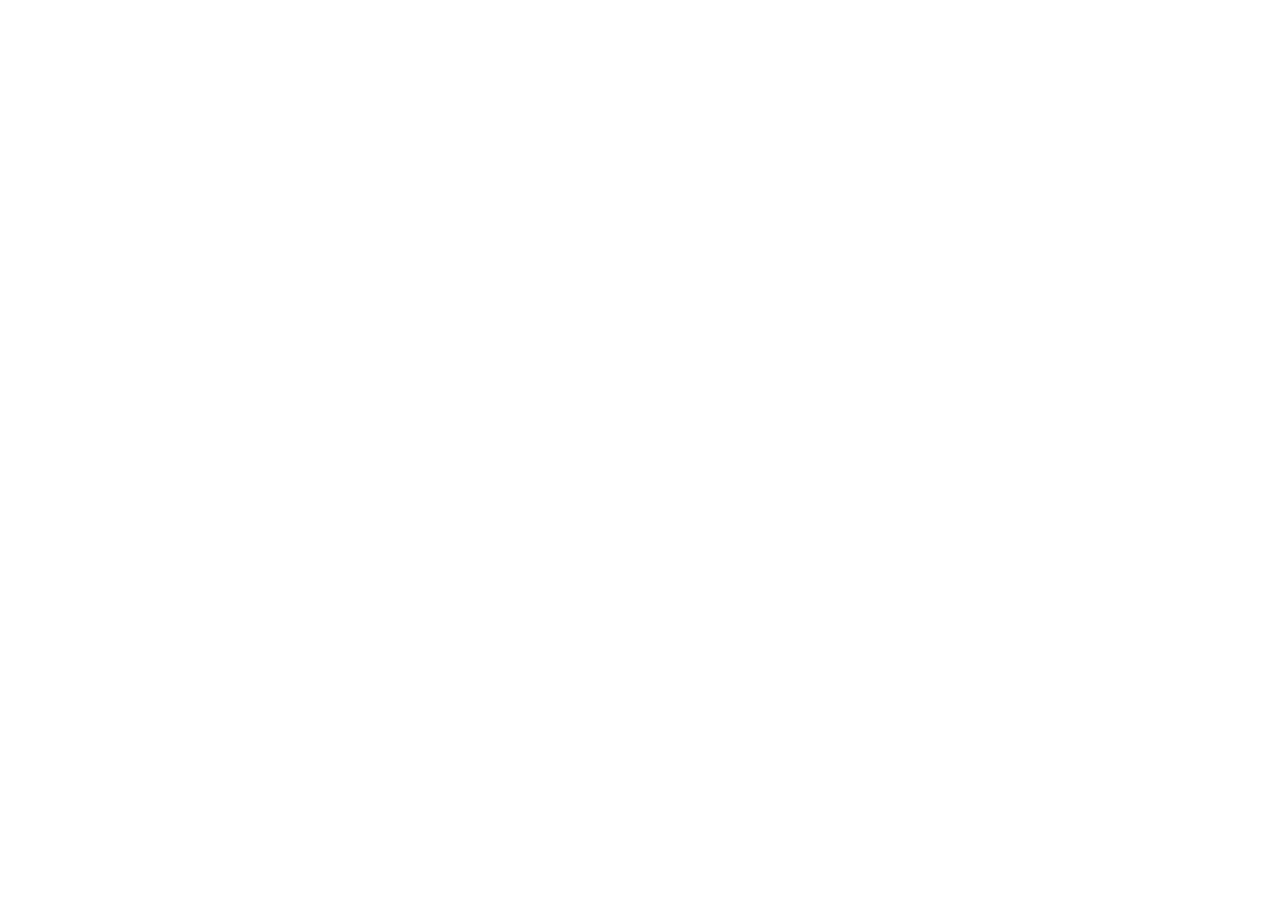
==== index.html @ 28c9beea "primeiro commit: enviando projeto existente" ====
<!DOCTYPE html>
<html lang="pt-br">
<head>
    <meta charset="UTF-8">
    <meta name="viewport" content="width=device-width, initial-scale=1.0">
    <title>Trabalha Paulista</title>
</head>
<body>
    
</body>
</html>
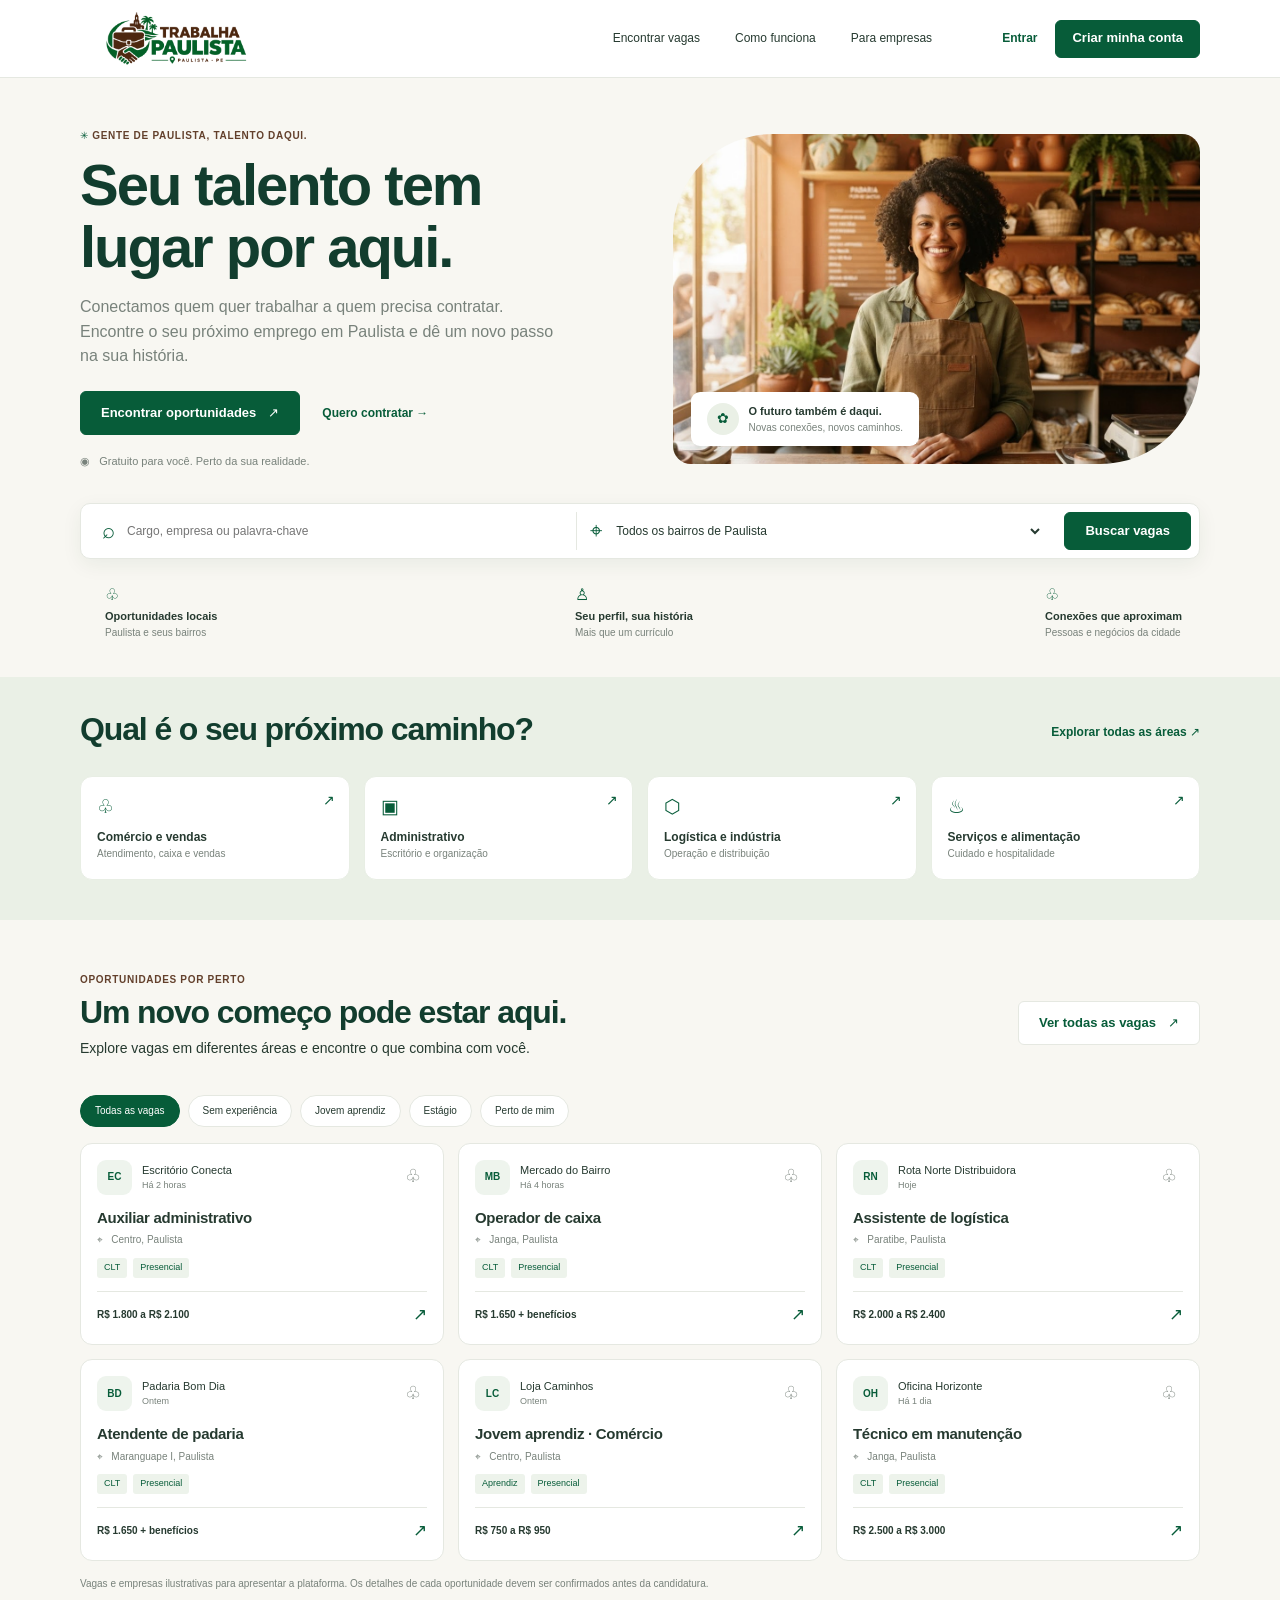
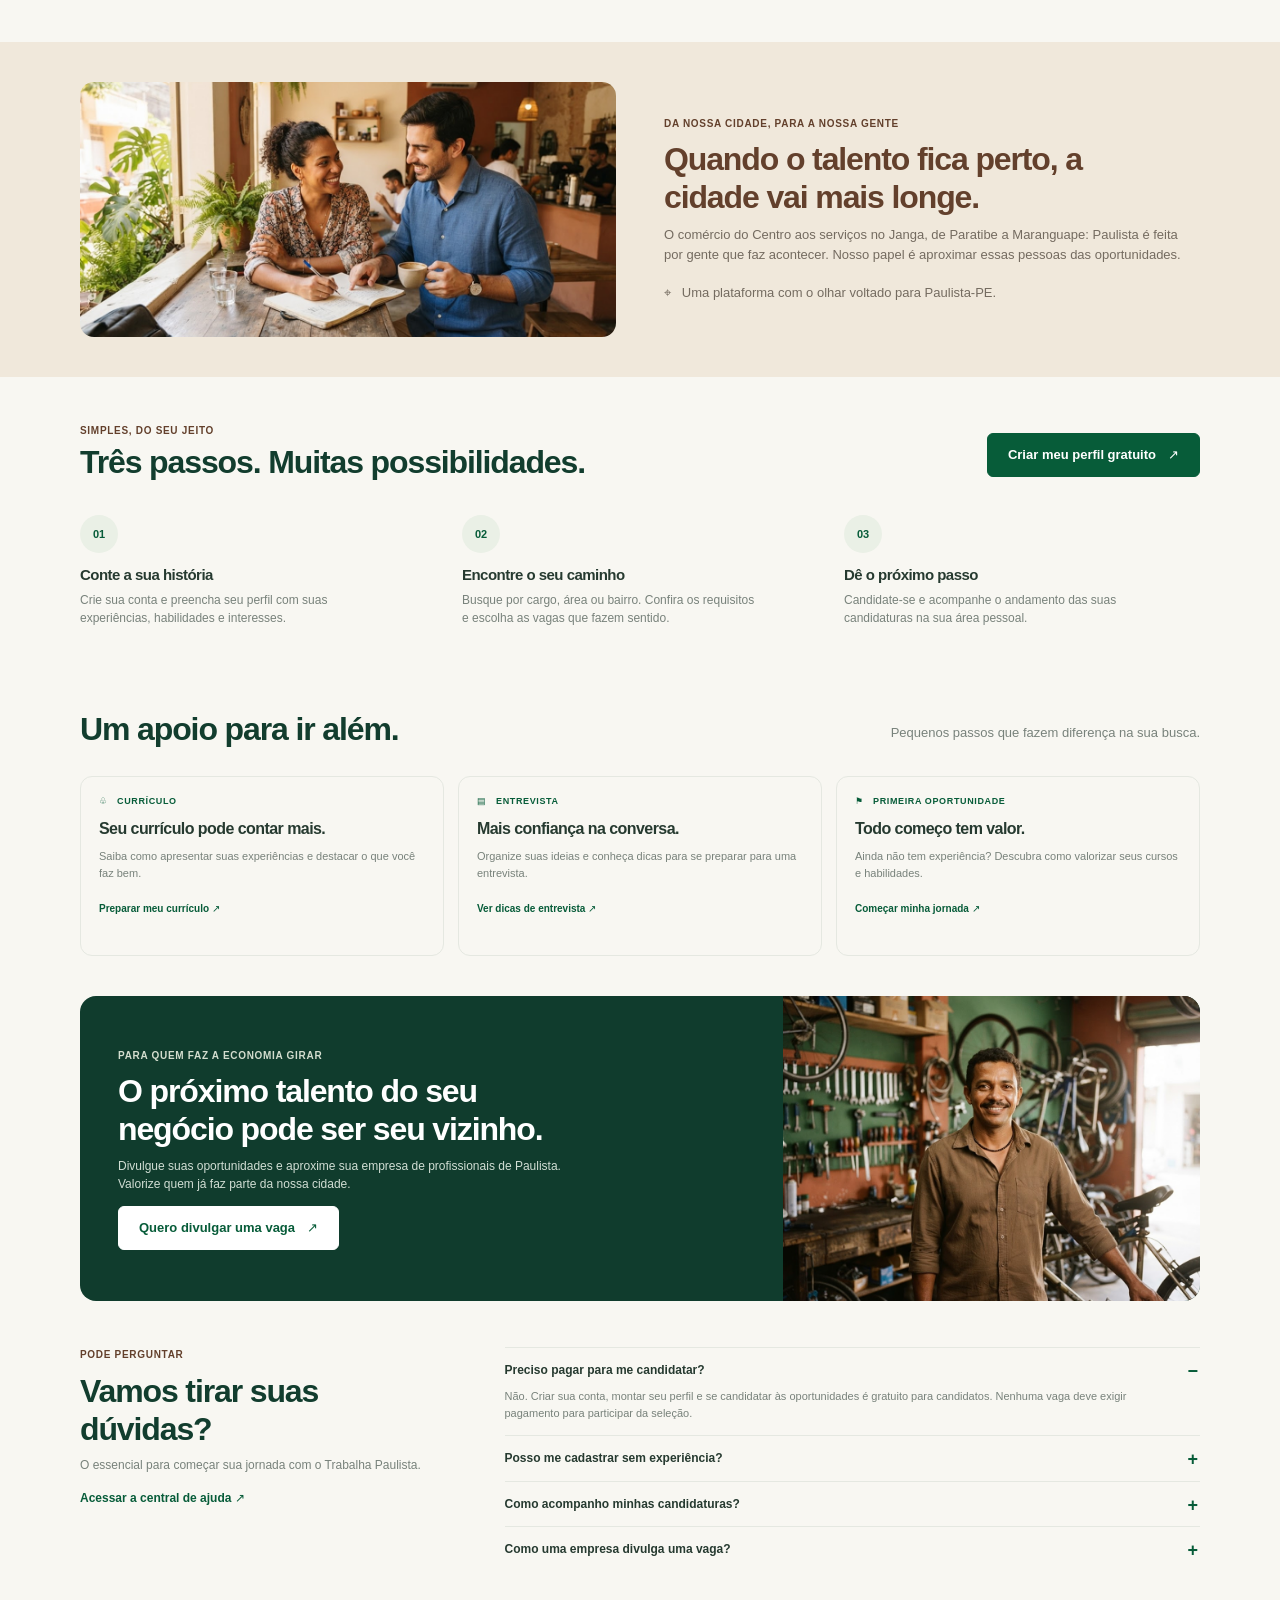
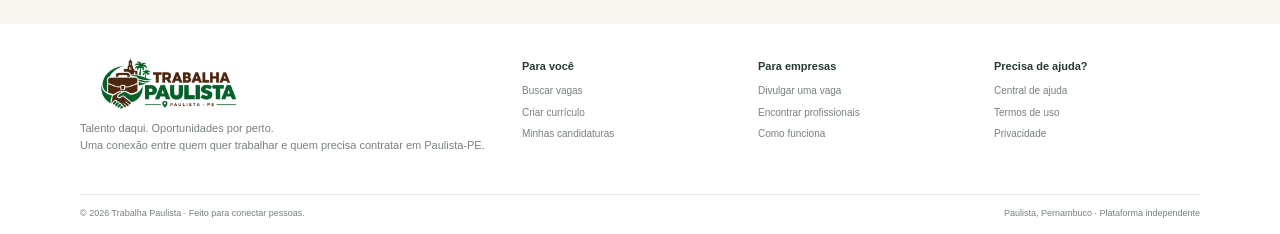
==== commit 3b83e5a2: "Primeira versão do projeto" ====
--- a/index.html
+++ b/index.html
@@ -1,11 +1,100 @@
 <!DOCTYPE html>
-<html lang="pt-br">
+<html lang="pt-BR">
 <head>
-    <meta charset="UTF-8">
-    <meta name="viewport" content="width=device-width, initial-scale=1.0">
-    <title>Trabalha Paulista</title>
+  <meta charset="UTF-8">
+  <meta name="viewport" content="width=device-width, initial-scale=1.0">
+  <meta name="theme-color" content="#075c39">
+  <meta name="description" content="Encontre oportunidades de trabalho e profissionais em Paulista, Pernambuco.">
+  <title>Trabalha Paulista | Oportunidades perto de você</title>
+  <link rel="icon" href="assets/img/logo-trabalha-paulista.png">
+  <link rel="stylesheet" href="assets/css/style.css">
 </head>
 <body>
-    
+  <header class="site-header">
+    <div class="container nav-wrap">
+      <a class="brand" href="index.html" aria-label="Trabalha Paulista, início"><img src="assets/img/logo-trabalha-paulista.png" alt="Trabalha Paulista — Paulista, PE"></a>
+      <button class="menu-toggle" type="button" aria-expanded="false" aria-label="Abrir menu">☰</button>
+      <nav class="main-nav" aria-label="Navegação principal">
+        <a href="#vagas">Encontrar vagas</a><a href="#como-funciona">Como funciona</a><a href="#empresas">Para empresas</a>
+        <div class="nav-actions"><a class="nav-login" href="assets/pages/login.html">Entrar</a><a class="button button-small" href="assets/pages/cadastro.html">Criar minha conta</a></div>
+      </nav>
+    </div>
+  </header>
+
+  <main>
+    <section class="hero container">
+      <div class="hero-copy">
+        <p class="eyebrow"><span class="eyebrow-mark">✳</span> Gente de Paulista, talento daqui.</p>
+        <h1>Seu talento tem<br class="desktop-break"> lugar por aqui.</h1>
+        <p class="lead">Conectamos quem quer trabalhar a quem precisa contratar. Encontre o seu próximo emprego em Paulista e dê um novo passo na sua história.</p>
+        <div class="hero-actions"><a class="button" href="#vagas">Encontrar oportunidades <span aria-hidden="true">↗</span></a><a class="text-link" href="#empresas">Quero contratar <span aria-hidden="true">→</span></a></div>
+        <p class="micro-note">◉ &nbsp; Gratuito para você. Perto da sua realidade.</p>
+      </div>
+      <div class="hero-art">
+        <img class="cover-image" src="assets/img/Profissional-no-comércio-local.png" alt="Empreendedora atende clientes em um comércio local">
+        <div class="art-caption"><span class="caption-icon">✿</span><span><strong>O futuro também é daqui.</strong><small>Novas conexões, novos caminhos.</small></span></div>
+      </div>
+    </section>
+
+    <section class="container search-area" aria-label="Buscar oportunidades">
+      <form class="search-bar" id="job-search">
+        <label class="search-field"><span aria-hidden="true">⌕</span><span class="sr-only">O que você procura?</span><input name="query" type="search" placeholder="Cargo, empresa ou palavra-chave"></label>
+        <label class="search-field search-location"><span aria-hidden="true">⌖</span><span class="sr-only">Onde?</span><select name="location"><option value="">Todos os bairros de Paulista</option><option>Centro</option><option>Janga</option><option>Maranguape I</option><option>Paratibe</option></select></label>
+        <button class="button search-submit" type="submit">Buscar vagas</button>
+      </form>
+      <div class="trust-row"><span>♧ <strong>Oportunidades locais</strong><small>Paulista e seus bairros</small></span><span>♙ <strong>Seu perfil, sua história</strong><small>Mais que um currículo</small></span><span>♧ <strong>Conexões que aproximam</strong><small>Pessoas e negócios da cidade</small></span></div>
+    </section>
+
+    <section class="path-section" id="areas">
+      <div class="container">
+        <div class="section-heading heading-inline"><div><h2>Qual é o seu próximo caminho?</h2></div><a class="text-link" href="#vagas">Explorar todas as áreas ↗</a></div>
+        <div class="category-grid">
+          <a class="category-card" href="#vagas" data-category="Comércio e vendas"><span>♧</span><b>Comércio e vendas</b><small>Atendimento, caixa e vendas</small><i>↗</i></a>
+          <a class="category-card" href="#vagas" data-category="Administrativo"><span>▣</span><b>Administrativo</b><small>Escritório e organização</small><i>↗</i></a>
+          <a class="category-card" href="#vagas" data-category="Logística"><span>⬡</span><b>Logística e indústria</b><small>Operação e distribuição</small><i>↗</i></a>
+          <a class="category-card" href="#vagas" data-category="Alimentação"><span>♨</span><b>Serviços e alimentação</b><small>Cuidado e hospitalidade</small><i>↗</i></a>
+        </div>
+      </div>
+    </section>
+
+    <section class="jobs-section container" id="vagas">
+      <div class="section-heading heading-inline"><div><p class="eyebrow">Oportunidades por perto</p><h2>Um novo começo pode estar aqui.</h2><p>Explore vagas em diferentes áreas e encontre o que combina com você.</p></div><a class="button button-outline" href="assets/pages/login.html">Ver todas as vagas <span>↗</span></a></div>
+      <div class="filter-row" role="group" aria-label="Filtrar vagas">
+        <button class="filter-chip is-active" data-filter="Todas as vagas">Todas as vagas</button><button class="filter-chip" data-filter="Sem experiência">Sem experiência</button><button class="filter-chip" data-filter="Jovem aprendiz">Jovem aprendiz</button><button class="filter-chip" data-filter="Estágio">Estágio</button><button class="filter-chip" data-filter="Perto de mim">Perto de mim</button>
+      </div>
+      <p class="search-message" aria-live="polite"></p>
+      <div class="job-grid">
+        <article class="job-card" data-tags="Administrativo Presencial" data-neighborhood="Centro"><div class="job-company"><span class="company-mark">EC</span><span>Escritório Conecta<small>Há 2 horas</small></span><button class="save-job" aria-label="Salvar vaga">♧</button></div><h3>Auxiliar administrativo</h3><p class="job-location">⌖ &nbsp; Centro, Paulista</p><div class="tags"><span>CLT</span><span>Presencial</span></div><div class="job-bottom"><b>R$ 1.800 a R$ 2.100</b><a href="assets/pages/login.html" aria-label="Ver vaga de auxiliar administrativo">↗</a></div></article>
+        <article class="job-card" data-tags="Comércio e vendas Presencial Sem experiência" data-neighborhood="Janga"><div class="job-company"><span class="company-mark">MB</span><span>Mercado do Bairro<small>Há 4 horas</small></span><button class="save-job" aria-label="Salvar vaga">♧</button></div><h3>Operador de caixa</h3><p class="job-location">⌖ &nbsp; Janga, Paulista</p><div class="tags"><span>CLT</span><span>Presencial</span></div><div class="job-bottom"><b>R$ 1.650 + benefícios</b><a href="assets/pages/login.html" aria-label="Ver vaga de operador de caixa">↗</a></div></article>
+        <article class="job-card" data-tags="Logística Presencial" data-neighborhood="Paratibe"><div class="job-company"><span class="company-mark">RN</span><span>Rota Norte Distribuidora<small>Hoje</small></span><button class="save-job" aria-label="Salvar vaga">♧</button></div><h3>Assistente de logística</h3><p class="job-location">⌖ &nbsp; Paratibe, Paulista</p><div class="tags"><span>CLT</span><span>Presencial</span></div><div class="job-bottom"><b>R$ 2.000 a R$ 2.400</b><a href="assets/pages/login.html" aria-label="Ver vaga de assistente de logística">↗</a></div></article>
+        <article class="job-card" data-tags="Alimentação Presencial Sem experiência" data-neighborhood="Maranguape I"><div class="job-company"><span class="company-mark">BD</span><span>Padaria Bom Dia<small>Ontem</small></span><button class="save-job" aria-label="Salvar vaga">♧</button></div><h3>Atendente de padaria</h3><p class="job-location">⌖ &nbsp; Maranguape I, Paulista</p><div class="tags"><span>CLT</span><span>Presencial</span></div><div class="job-bottom"><b>R$ 1.650 + benefícios</b><a href="assets/pages/login.html" aria-label="Ver vaga de atendente de padaria">↗</a></div></article>
+        <article class="job-card" data-tags="Comércio e vendas Jovem aprendiz Presencial" data-neighborhood="Centro"><div class="job-company"><span class="company-mark">LC</span><span>Loja Caminhos<small>Ontem</small></span><button class="save-job" aria-label="Salvar vaga">♧</button></div><h3>Jovem aprendiz · Comércio</h3><p class="job-location">⌖ &nbsp; Centro, Paulista</p><div class="tags"><span>Aprendiz</span><span>Presencial</span></div><div class="job-bottom"><b>R$ 750 a R$ 950</b><a href="assets/pages/login.html" aria-label="Ver vaga de jovem aprendiz">↗</a></div></article>
+        <article class="job-card" data-tags="Administrativo Presencial" data-neighborhood="Janga"><div class="job-company"><span class="company-mark">OH</span><span>Oficina Horizonte<small>Há 1 dia</small></span><button class="save-job" aria-label="Salvar vaga">♧</button></div><h3>Técnico em manutenção</h3><p class="job-location">⌖ &nbsp; Janga, Paulista</p><div class="tags"><span>CLT</span><span>Presencial</span></div><div class="job-bottom"><b>R$ 2.500 a R$ 3.000</b><a href="assets/pages/login.html" aria-label="Ver vaga de técnico em manutenção">↗</a></div></article>
+      </div>
+      <p class="data-note">Vagas e empresas ilustrativas para apresentar a plataforma. Os detalhes de cada oportunidade devem ser confirmados antes da candidatura.</p>
+    </section>
+
+    <section class="city-section">
+      <div class="container city-inner"><img class="city-art" src="assets/img/Vida-e-rabalho-no-bairro.png" alt="Duas pessoas conversam em um pequeno negócio local"><div><p class="eyebrow">Da nossa cidade, para a nossa gente</p><h2>Quando o talento fica perto, a cidade vai mais longe.</h2><p>O comércio do Centro aos serviços no Janga, de Paratibe a Maranguape: Paulista é feita por gente que faz acontecer. Nosso papel é aproximar essas pessoas das oportunidades.</p><p class="micro-note">⌖ &nbsp; Uma plataforma com o olhar voltado para Paulista-PE.</p></div></div>
+    </section>
+
+    <section class="steps-section container" id="como-funciona">
+      <div class="section-heading heading-inline"><div><p class="eyebrow">Simples, do seu jeito</p><h2>Três passos. Muitas possibilidades.</h2></div><a class="button" href="assets/pages/cadastro.html">Criar meu perfil gratuito <span>↗</span></a></div>
+      <div class="steps-grid"><article><span class="step-number">01</span><h3>Conte a sua história</h3><p>Crie sua conta e preencha seu perfil com suas experiências, habilidades e interesses.</p></article><article><span class="step-number">02</span><h3>Encontre o seu caminho</h3><p>Busque por cargo, área ou bairro. Confira os requisitos e escolha as vagas que fazem sentido.</p></article><article><span class="step-number">03</span><h3>Dê o próximo passo</h3><p>Candidate-se e acompanhe o andamento das suas candidaturas na sua área pessoal.</p></article></div>
+    </section>
+
+    <section class="support-section">
+      <div class="container"><div class="section-heading heading-inline"><div><h2>Um apoio para ir além.</h2></div><p>Pequenos passos que fazem diferença na sua busca.</p></div>
+        <div class="support-grid"><article><p class="eyebrow">♧ &nbsp; Currículo</p><h3>Seu currículo pode contar mais.</h3><p>Saiba como apresentar suas experiências e destacar o que você faz bem.</p><a class="text-link" href="assets/pages/login.html">Preparar meu currículo ↗</a></article><article><p class="eyebrow">▤ &nbsp; Entrevista</p><h3>Mais confiança na conversa.</h3><p>Organize suas ideias e conheça dicas para se preparar para uma entrevista.</p><a class="text-link" href="#duvidas">Ver dicas de entrevista ↗</a></article><article><p class="eyebrow">⚑ &nbsp; Primeira oportunidade</p><h3>Todo começo tem valor.</h3><p>Ainda não tem experiência? Descubra como valorizar seus cursos e habilidades.</p><a class="text-link" href="#vagas">Começar minha jornada ↗</a></article></div>
+      </div>
+    </section>
+
+    <section class="business-cta container" id="empresas"><div><p class="eyebrow">Para quem faz a economia girar</p><h2>O próximo talento do seu negócio pode ser seu vizinho.</h2><p>Divulgue suas oportunidades e aproxime sua empresa de profissionais de Paulista. Valorize quem já faz parte da nossa cidade.</p><a class="button button-light" href="assets/pages/login.html">Quero divulgar uma vaga <span>↗</span></a></div><img class="business-art" src="assets/img/Pequeno-negocio-local.png" alt="Profissional trabalha em uma oficina de bicicletas de bairro"></section>
+
+    <section class="faq-section container" id="duvidas"><div class="faq-intro"><p class="eyebrow">Pode perguntar</p><h2>Vamos tirar suas dúvidas?</h2><p>O essencial para começar sua jornada com o Trabalha Paulista.</p><a class="text-link" href="mailto:ajuda@trabalhapaulista.com.br">Acessar a central de ajuda ↗</a></div><div class="faq-list"><details open><summary>Preciso pagar para me candidatar?</summary><p>Não. Criar sua conta, montar seu perfil e se candidatar às oportunidades é gratuito para candidatos. Nenhuma vaga deve exigir pagamento para participar da seleção.</p></details><details><summary>Posso me cadastrar sem experiência?</summary><p>Sim. Você pode destacar cursos, projetos, habilidades e sua vontade de aprender no perfil.</p></details><details><summary>Como acompanho minhas candidaturas?</summary><p>Depois de entrar na sua conta, acesse “Minhas candidaturas” para acompanhar as atualizações.</p></details><details><summary>Como uma empresa divulga uma vaga?</summary><p>Empresas podem entrar em contato com a equipe para conhecer o processo de divulgação de oportunidades.</p></details></div></section>
+  </main>
+
+  <footer class="site-footer"><div class="container footer-main"><div class="footer-brand"><a class="brand" href="index.html"><img src="assets/img/logo-trabalha-paulista.png" alt="Trabalha Paulista"></a><p>Talento daqui. Oportunidades por perto.<br>Uma conexão entre quem quer trabalhar e quem precisa contratar em Paulista-PE.</p></div><div><h3>Para você</h3><a href="#vagas">Buscar vagas</a><a href="assets/pages/login.html">Criar currículo</a><a href="assets/pages/painel.html">Minhas candidaturas</a></div><div><h3>Para empresas</h3><a href="#empresas">Divulgar uma vaga</a><a href="#empresas">Encontrar profissionais</a><a href="#como-funciona">Como funciona</a></div><div><h3>Precisa de ajuda?</h3><a href="#duvidas">Central de ajuda</a><a href="#privacidade">Termos de uso</a><a href="#privacidade">Privacidade</a></div></div><div class="container footer-legal" id="privacidade"><span>© 2026 Trabalha Paulista · Feito para conectar pessoas.</span><span>Paulista, Pernambuco · Plataforma independente</span></div></footer>
+  <script src="assets/js/app.js"></script>
 </body>
-</html>+</html>
--- a/assets/css/style.css
+++ b/assets/css/style.css
@@ -0,0 +1,17 @@
+/* Global stylesheet: component styles are organized by section. */
+
+@import url("./base.css");
+@import url("./header.css");
+@import url("./hero.css");
+@import url("./search.css");
+@import url("./categories.css");
+@import url("./jobs.css");
+@import url("./city.css");
+@import url("./steps.css");
+@import url("./support.css");
+@import url("./business.css");
+@import url("./faq.css");
+@import url("./footer.css");
+@import url("./auth.css");
+@import url("./dashboard.css");
+@import url("./responsive.css");
